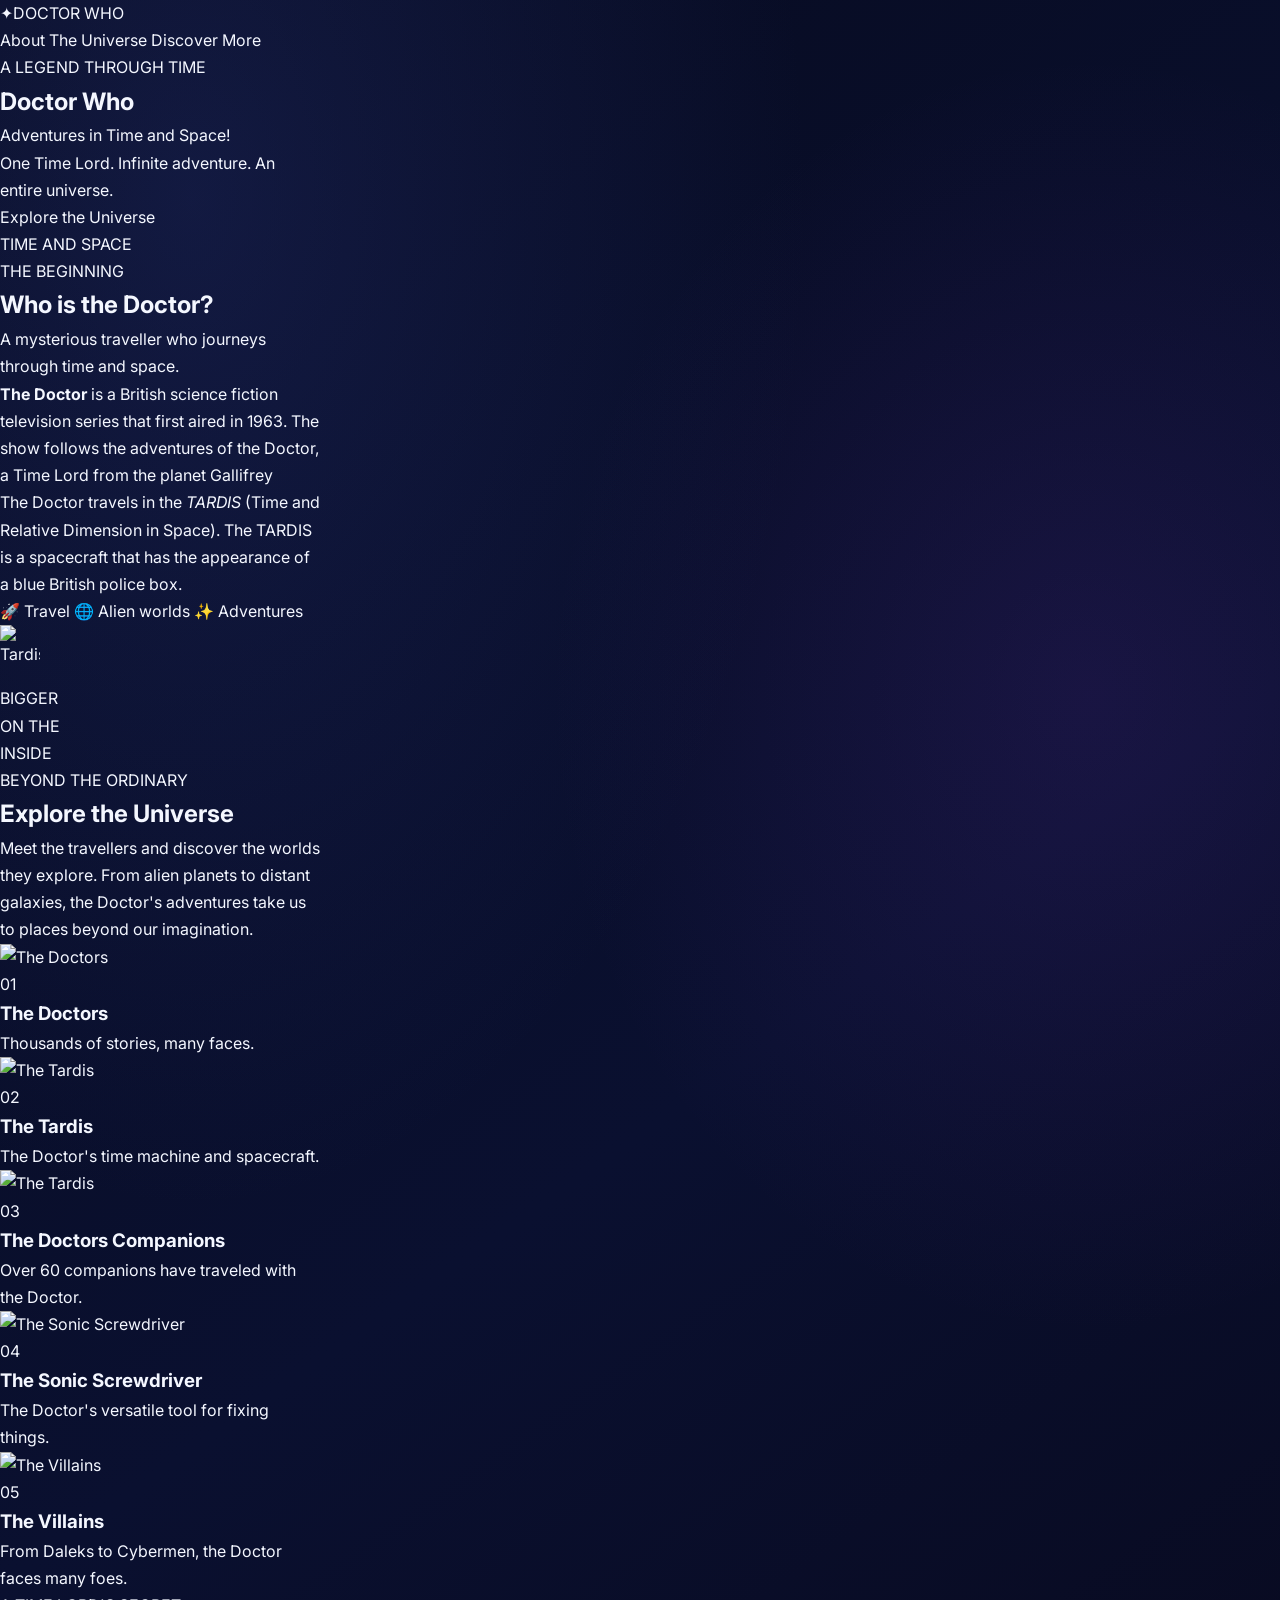
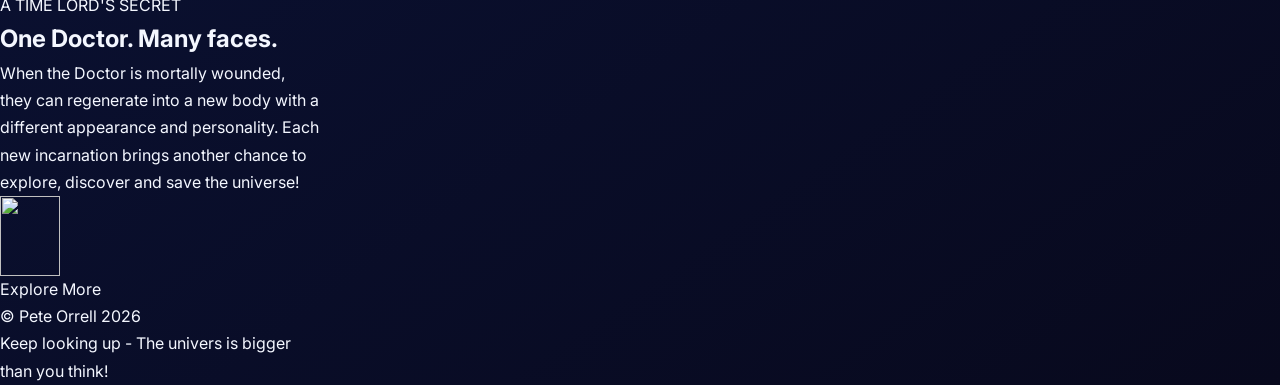
==== index.html @ 5fec4299 "Add files via upload" ====
<!doctype html>
<html lang="en">
  <head>
    <meta charset="UTF-8" />
    <meta name="viewport" content="width=device-width, initial-scale=1.0" />
    <meta name="description" content="Explore the universe of Doctor Who" />
    <title>Doctor Who</title>
    <link rel="stylesheet" href="./reset.css" />
    <link rel="stylesheet" href="./index.css" />
    <link rel="icon" href="./src/favicon.ico" />

    <link rel="preconnect" href="https://fonts.googleapis.com" />
    <link rel="preconnect" href="https://fonts.gstatic.com" crossorigin />
    <link
      href="https://fonts.googleapis.com/css2?family=Asimovian&family=Inter:wght@400;500;600;700;800&display=swap"
      rel="stylesheet"
    />
  </head>

  <body>
    <div class="planet-decoration"></div>

    <header class="site-header">
      <a class="drlogo" href="./index.html">
        <span class="drlogo-icon">✦</span>DOCTOR WHO</a
      >

      <nav class="site-nav">
        <a href="#about">About</a>
        <a href="#universe">The Universe</a>
        <a href="./more.html">Discover More</a>
      </nav>
    </header>

    <main class="container">
      <section class="hero">
        <div class="hero-content">
          <span class="legend">A LEGEND THROUGH TIME </span>

          <h1 class="pagehead">Doctor <span>Who</span></h1>

          <p class="subtitle">Adventures in Time and Space!</p>

          <p class="hero-description">
            One Time Lord. Infinite adventure. An entire universe.
          </p>

          <a class="button button-first" href="#about">Explore the Universe</a>
        </div>

        <div class="hero-visual">
          <div class="orbit orbit-one"></div>
          <div class="orbit orbit-two"></div>
          <div class="planet"></div>
          <div class="orbit-label">TIME AND SPACE</div>
        </div>
      </section>

      <section class="content-section" id="about">
        <div class="legend">
          <span class="legend">THE BEGINNING</span>
          <h2>Who is the Doctor?</h2>
          <p class="section-intro">
            A mysterious traveller who journeys through time and space.
          </p>
        </div>

        <div class="about-card">
          <div class="about-copy">
            <p>
              <strong>The Doctor</strong> is a British science fiction
              television series that first aired in 1963. The show follows the
              adventures of the Doctor, a Time Lord from the planet Gallifrey
            </p>

            <p>
              The Doctor travels in the <em>TARDIS </em>(Time and Relative
              Dimension in Space). The TARDIS is a spacecraft that has the
              appearance of a blue British police box.
            </p>

            <div class="factoids">
              <span>🚀 Travel</span>
              <span>🌐 Alien worlds</span>
              <span>✨ Adventures</span>
            </div>
          </div>

          <div class="abbout-accent">
            <span class="accent-star">
              <img
                src="./src/Tardis5.webp"
                alt="Tardis"
                width="40"
                height="60"
              />
            </span>
            <span class="accent-text">BIGGER<br />ON THE<br />INSIDE</span>
          </div>
        </div>
      </section>

      <section class="content-section" id="universe">
        <div class="section-heading">
          <span class="legend">BEYOND THE ORDINARY</span>
          <h2>Explore the Universe</h2>
          <p class="section-intro">
            Meet the travellers and discover the worlds they explore. From alien
            planets to distant galaxies, the Doctor's adventures take us to
            places beyond our imagination.
          </p>
        </div>

        <div class="image-grid">
          <article class="image-card">
            <img class="doctorscast" src="./src/Drs.webp" alt="The Doctors" />
            <div class="image-card-text">
              <span class="card-number">01</span>
              <div>
                <h3>The Doctors</h3>
                <p>Thousands of stories, many faces.</p>
              </div>
            </div>
          </article>

          <article class="image-card">
            <img class="tardis1img" src="./src/Tardis1.webp" alt="The Tardis" />
            <div class="image-card-text">
              <span class="card-number">02</span>
              <div>
                <h3>The Tardis</h3>
                <p>The Doctor's time machine and spacecraft.</p>
              </div>
            </div>
          </article>

          <article class="image-card">
            <img
              class="companionsimg"
              src="./src/companions.webp"
              alt="The Tardis"
            />
            <div class="image-card-text">
              <span class="card-number">03</span>
              <div>
                <h3>The Doctors Companions</h3>
                <p>Over 60 companions have traveled with the Doctor.</p>
              </div>
            </div>
          </article>

          <article class="image-card">
            <img
              class="sonicimg"
              src="./src/sonic.webp"
              alt="The Sonic Screwdriver"
            />
            <div class="image-card-text">
              <span class="card-number">04</span>
              <div>
                <h3>The Sonic Screwdriver</h3>
                <p>The Doctor's versatile tool for fixing things.</p>
              </div>
            </div>
          </article>

          <article class="image-card">
            <img
              class="villainsimg"
              src="./src/villains.webp"
              alt="The Villains"
            />
            <div class="image-card-text">
              <span class="card-number">05</span>
              <div>
                <h3>The Villains</h3>
                <p>From Daleks to Cybermen, the Doctor faces many foes.</p>
              </div>
            </div>
          </article>
        </div>
      </section>

      <section class="regeneration-card">
        <div>
          <span class="legend">A TIME LORD'S SECRET</span>
          <h2>One Doctor. Many faces.</h2>
          <p>
            When the Doctor is mortally wounded, they can regenerate into a new
            body with a different appearance and personality. Each new
            incarnation brings another chance to explore, discover and save the
            universe!
          </p>
        </div>
        <div class="regenimg">
          <img src="./src/regen.webp" height="80" width="60" />
        </div>

        <a class="button button-primary" href="./page2.html">Explore More</a>
      </section>
    </main>

    <footer class="site-footer">
      <a class="site-footer-main"> © Pete Orrell 2026 </a>
      <p>Keep looking up - The univers is bigger than you think!</p>
    </footer>
  </body>
</html>
---- index.css ----
:root {
    --bg: #070b20;
    --bg-soft: #0d1430;
    --surface: rgba(17, 27, 59, 0.78);
    --surface-hover: rgba(26, 39, 78, 095);
    --text: #f4f7ff;
    --muted: #a6b2d1;
    --cyan: #69e5ff;
    --violet: #a78bfa;
    --pink: #f0abfc;
    --border: rgba(151, 177, 255, 0.17);

    --font-body: "Inter", sans-serif;
    --font-display: "Asimovian", sans-serif;

    --radius-sm: 12pxl
    --radius-md: 20px;
    --raidus-lg: 28px;

    --container: 1180px;
}

* {
    box-sizing: border-box;
}

html {
    scroll-behavior: smooth;
    scroll-padding-top: 100px;
}

body {
    width: 320px;
    min-height: 100vh;
    margin: 0;
    padding: 0;
    overflow-x: hidden;

    color: var(--text);
    background: 
        radial-gradient(
            ellipse at 15% 10%,
            rgba(53, 69, 160, 0.24),
            transparent 40%
        ),
        radial-gradient(
            ellipse at 85% 35%,
            rgba(112, 50, 180, 0.15),
            transparent 35%
        ),
        linear-gradient(145deg, #070b20, #0a1030 55%, #08091d);

    font-family: var(--font-body);
    font-size: 16px;
    line-height: 1.7;

}

img {
    display: block;
    max-width: 100%;
}
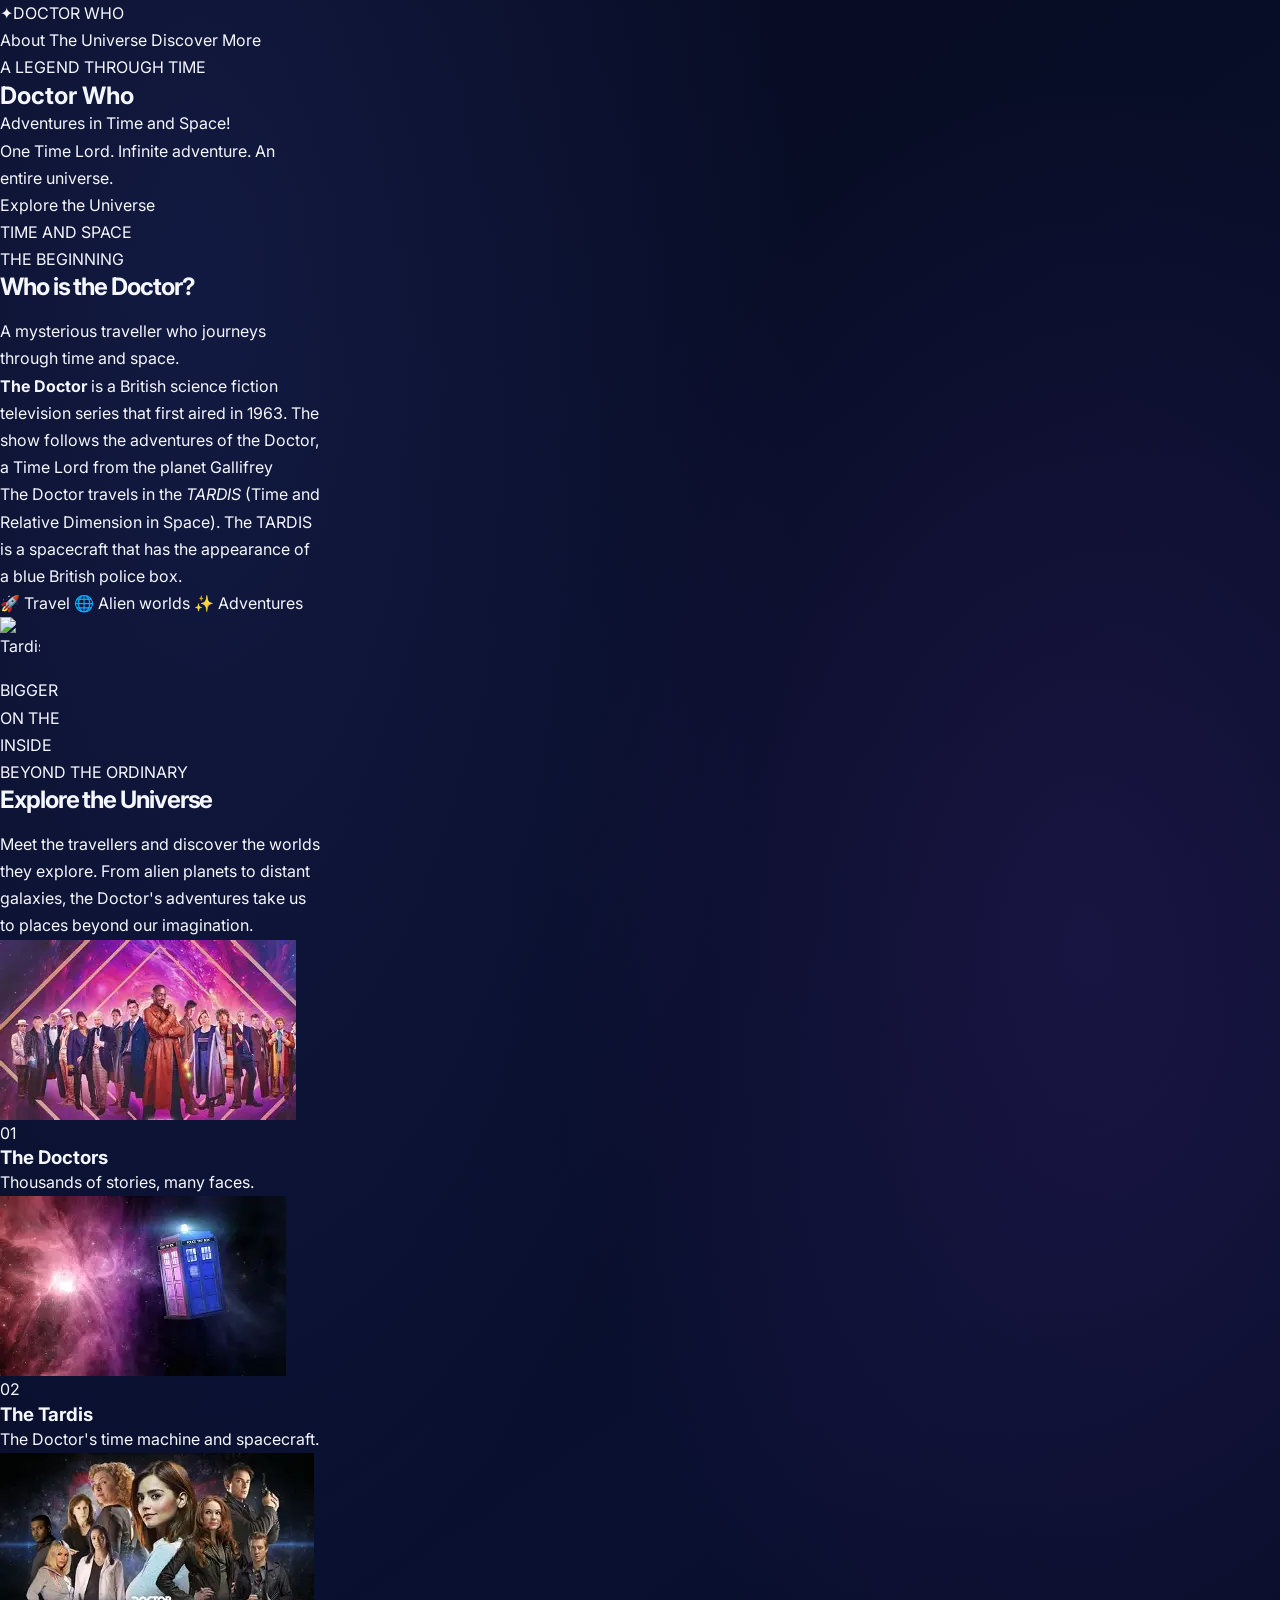
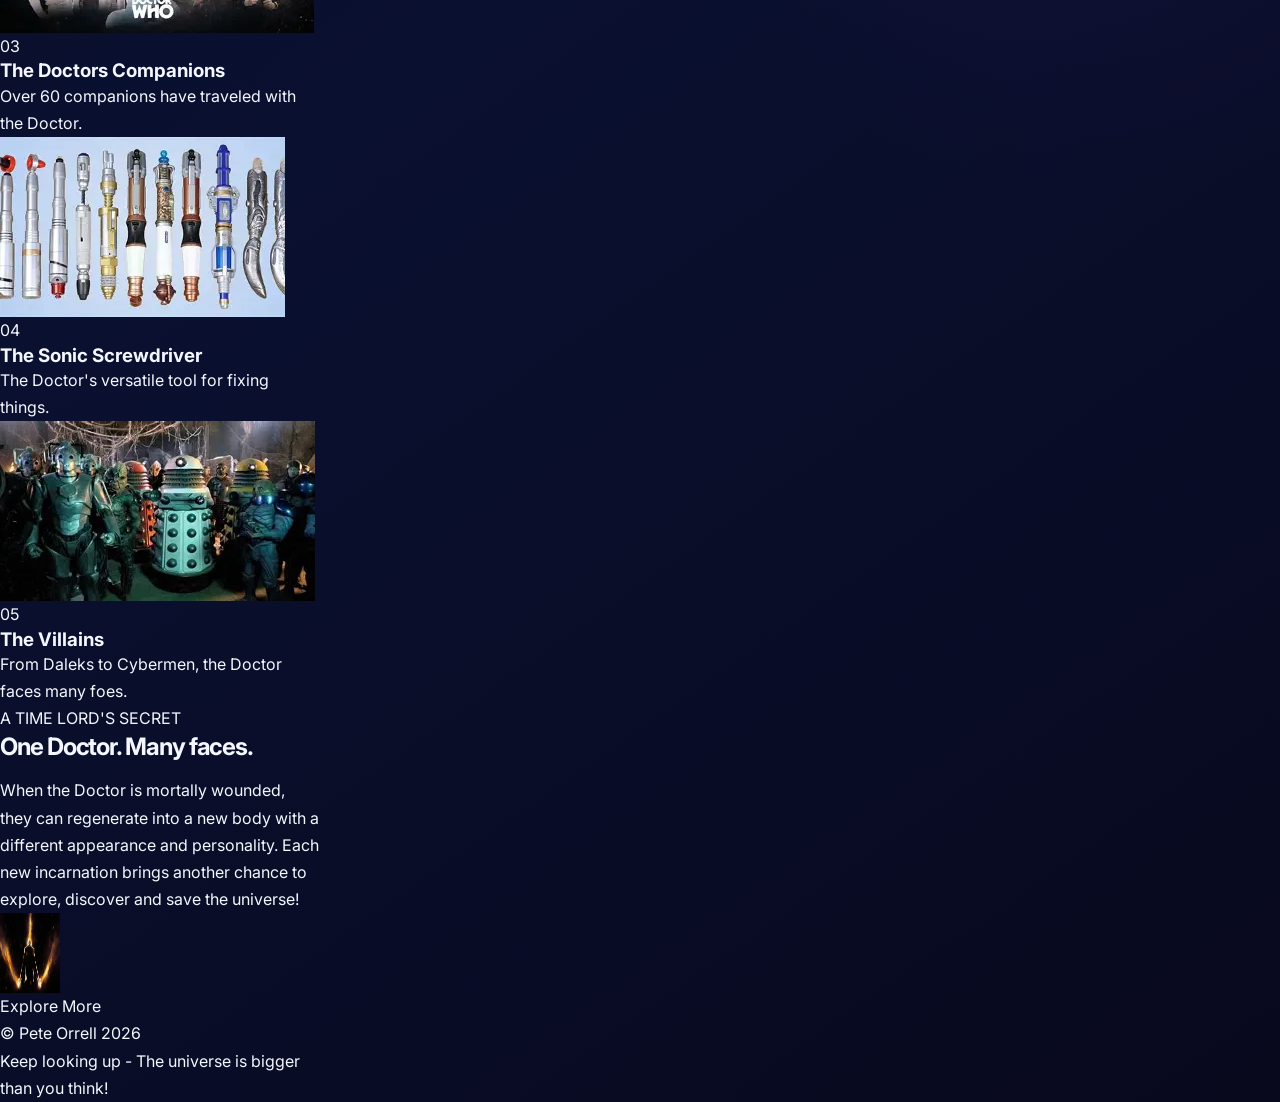
==== commit 847ddf3b: "Update to index.css and index.html to improve styling and layout. Adjusted h2 styles for better read" ====
--- a/index.html
+++ b/index.html
@@ -202,7 +202,7 @@
 
     <footer class="site-footer">
       <a class="site-footer-main"> © Pete Orrell 2026 </a>
-      <p>Keep looking up - The univers is bigger than you think!</p>
+      <p>Keep looking up - The universe is bigger than you think!</p>
     </footer>
   </body>
 </html>
--- a/index.css
+++ b/index.css
@@ -59,4 +59,31 @@
 img {
     display: block;
     max-width: 100%;
+}
+
+a {
+    color: inherit;
+    text-decoration: none;
+}
+
+a:focus-visible {
+    outline: 3px solid var(--cyan);
+    outline-offset: 5px;
+}
+
+p {
+    margin: 0;
+}
+
+h1,
+h2, 
+h3 {
+    margin-top: 0;
+    line-height: 1.2;
+}
+
+h2 {
+    margin-bottom: 16px;
+    font-size: 1.5rem;
+    letter-spacing: -0.045em;
 }
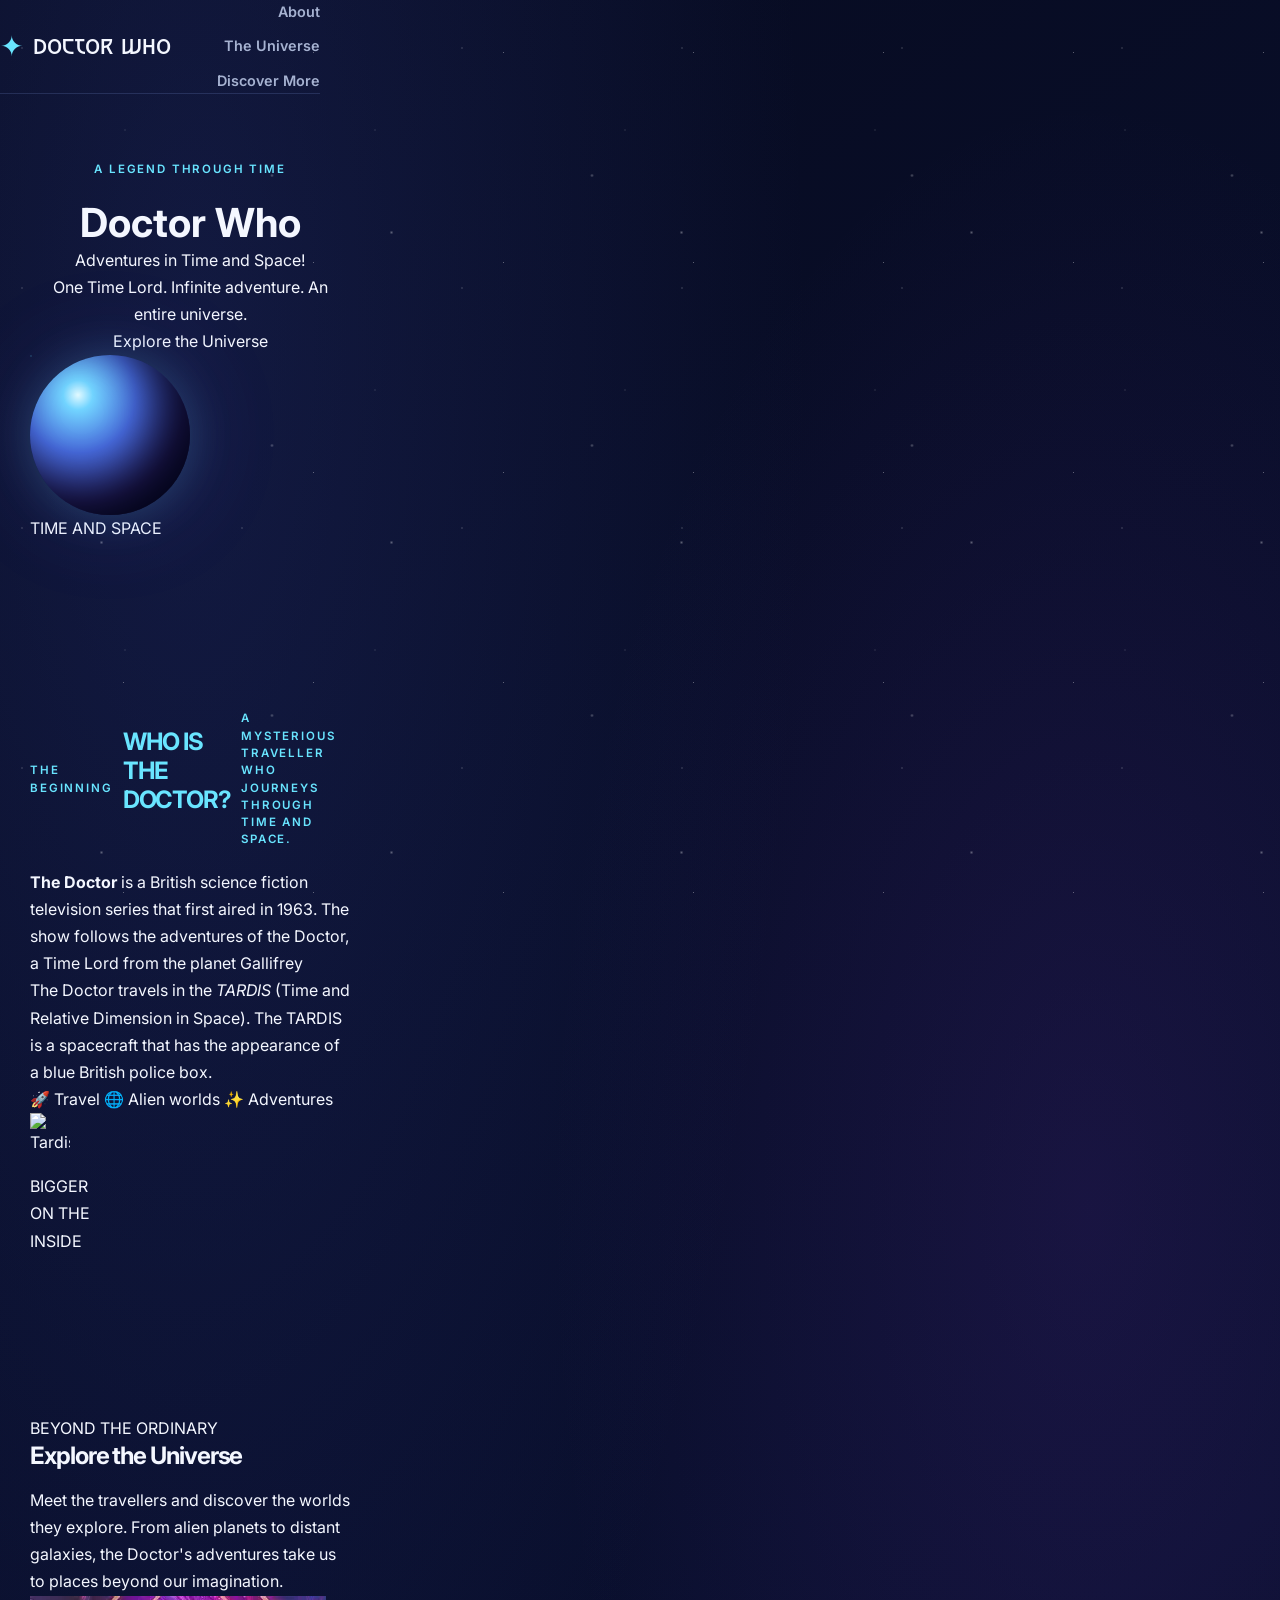
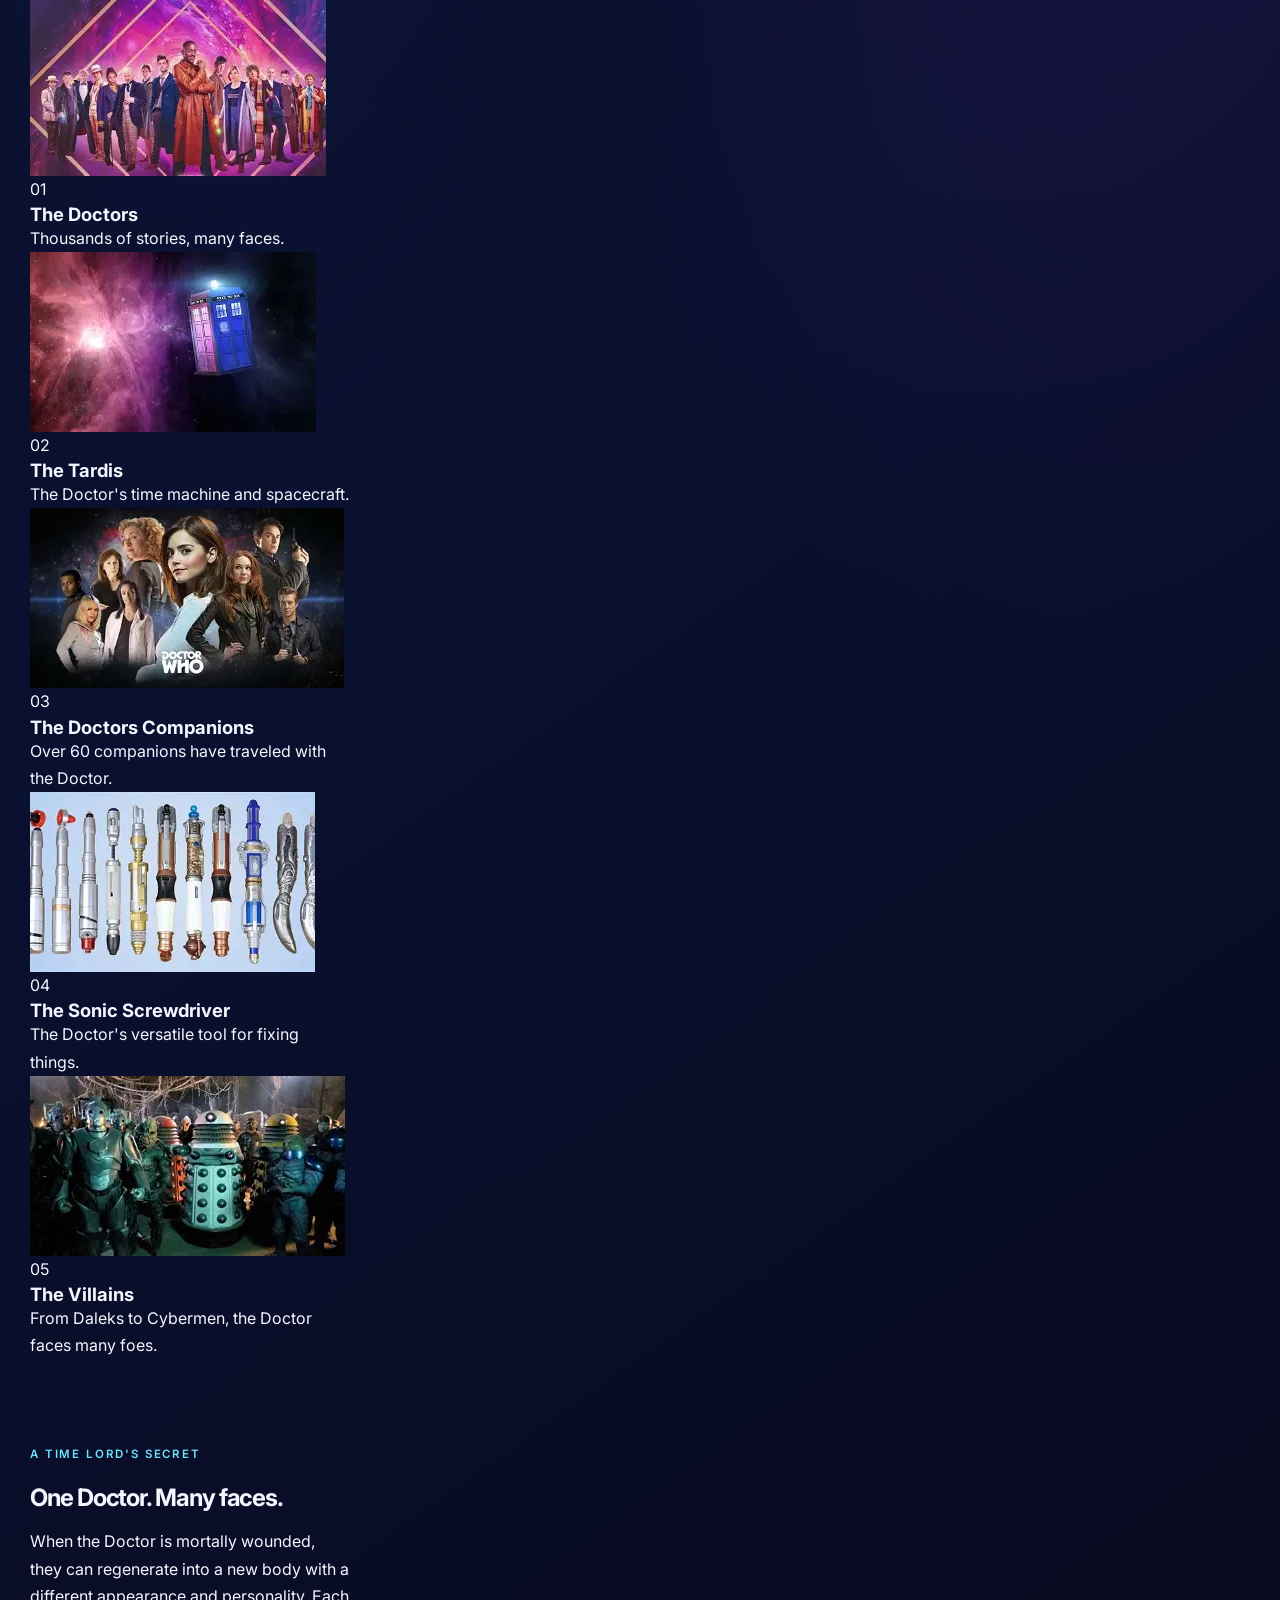
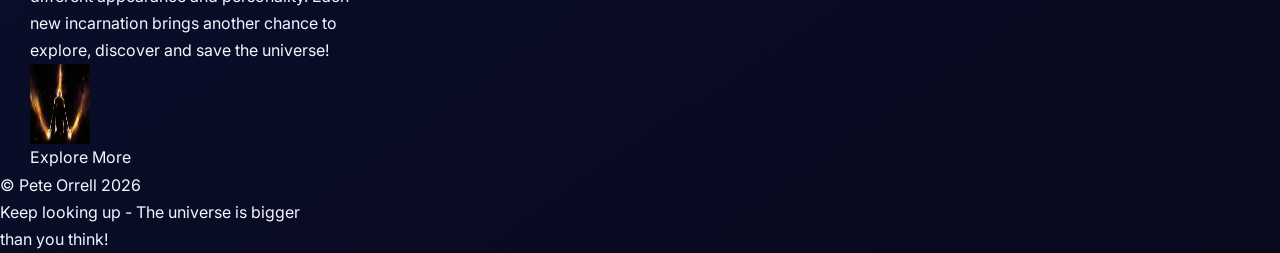
==== commit 7a8bcea1: "Update to index.css" ====
--- a/index.html
+++ b/index.html
@@ -58,7 +58,7 @@
 
       <section class="content-section" id="about">
         <div class="legend">
-          <span class="legend">THE BEGINNING</span>
+          <span class="legend-span">THE BEGINNING</span>
           <h2>Who is the Doctor?</h2>
           <p class="section-intro">
             A mysterious traveller who journeys through time and space.
@@ -102,7 +102,7 @@
 
       <section class="content-section" id="universe">
         <div class="section-heading">
-          <span class="legend">BEYOND THE ORDINARY</span>
+          <span class="legend-span">BEYOND THE ORDINARY</span>
           <h2>Explore the Universe</h2>
           <p class="section-intro">
             Meet the travellers and discover the worlds they explore. From alien
--- a/index.css
+++ b/index.css
@@ -19,6 +19,9 @@
 
     --container: 1180px;
 }
+
+
+/* Base styles */
 
 * {
     box-sizing: border-box;
@@ -86,4 +89,192 @@
     margin-bottom: 16px;
     font-size: 1.5rem;
     letter-spacing: -0.045em;
-}+}
+
+h3 {
+    font-size: 1.15rem;
+}
+
+::selection {
+    color: var(--bg);
+    background: var(--cyan);
+}
+
+/* Background */
+
+.planet-decoration {
+    position: fixed;
+    inset: 0;
+    z-index: -1;
+    pointer-events: none;
+
+    background-image:
+        radial-gradient(1px 1px at 10% 20%, #ffffffc9, transparent),
+        radial-gradient(2px 2px at 35% 75%, #ffffffa6, transparent),
+        radial-gradient(1px 1px at 65% 25%, #ffffffad, transparent),
+        radial-gradient(2px 2px at 85% 65%, #ffffff91, transparent),
+        radial-gradient(1px 1px at 50% 50%, #ffffff80, transparent);
+
+    background-size:
+    220px 240px,
+    290px 310px,
+    190px 210px,
+    320px 270px,
+    250px 260px;
+
+    opacity: 0.5;
+}
+
+/* Header and Nav */
+
+.site-header {
+    position: relative;
+    z-index: 5;
+
+    display: flex;
+    align-items: center;
+    justify-content: space-between;
+    gap: 24px;
+
+    width: 100%;
+    min-height: 88px;
+    margin: 0 auto;
+    border-bottom: 1px solid var(--border);
+}
+
+.drlogo {
+    display: inline-flex;
+    align-items: center;
+    gap: 10px;
+
+    color: var(--text);
+    font-family: var(--font-display);
+    font-size: 1.35rem;
+    white-space: nowrap;
+}
+
+.drlogo-icon {
+    color: var(--cyan);
+    font-size: 1.75rem;
+}
+
+.site-nav {
+    display: flex;
+    align-items: center;
+    flex-wrap: wrap;
+    justify-content: flex-end;
+    gap: 10px;
+
+}
+
+.site-nav a {
+    color: var(--muted);
+    font-size: 0.9rem;
+    font-weight: 600;
+    transition: colour 180ms ease;
+}
+
+.site-nav a:hover {
+    color: var(--cyan);
+}
+
+.container {
+    width: 100%;
+    margin-inline: 30px;
+}
+
+.content-section {
+    padding-block: 80px;
+    scroll-margin-top: 30px;
+}
+
+.legend {
+    display: inline-flex;
+    align-items: center;
+    gap: 10px;
+
+    margin-bottom: 20px;
+    color: var(--cyan);
+
+    font-size: 0.72rem;
+    font-weight: 600;
+    letter-spacing: 0.16em;
+    line-height: 1.5;
+    text-transform: uppercase;
+}
+
+.hero {
+    grid-template-columns: 1fr;
+    gap: 0;
+    min-height: auto;
+    padding-block: 60px 30px;
+}
+
+.hero-content {
+    text-align: center;
+}
+
+.hero-content .legend {
+    justify-content: center;
+}
+
+.pagehead {
+    font-size: 2.5rem;
+}
+
+.hero-description {
+    margin-inline: auto;
+}
+
+.hero-visual {
+    min-height: 245px;
+}
+
+.planet {
+    position: relative;
+    z-index: 1;
+
+    width: 160px;
+    aspect-ratio: 1;
+    border-radius: 50%;
+
+   
+  background:
+    radial-gradient(
+      circle at 30% 25%,
+      #e1f9ff 0%,
+      #72d4ff 9%,
+      #4669db 35%,
+      #25205f 66%,
+      #0a0d26 85%
+    );
+
+  box-shadow:
+    inset -28px -22px 45px rgba(0, 0, 20, 0.7),
+    0 0 45px rgba(105, 229, 255, 0.2),
+    0 0 100px rgba(114, 90, 255, 0.16);
+}
+
+
+.orbit {
+    position: absolute;
+    width: min(100% 350px);
+    aspect-ratio: 1;
+    border: 1px solid rgba(105, 229, 255, 0.23);
+    border-radius: 50%;
+}
+
+.orbit-one {
+    transform: scaleY(0.38) rotate(-45deg);
+}
+
+.orbit-two {
+    transform: scaleY(0.38) rotate(45deg);
+    border-color: rgba(105, 229, 255, 0.15);
+}
+
+.orbit-label {
+    right: 5%;
+    bottom: 0;
+}
+
